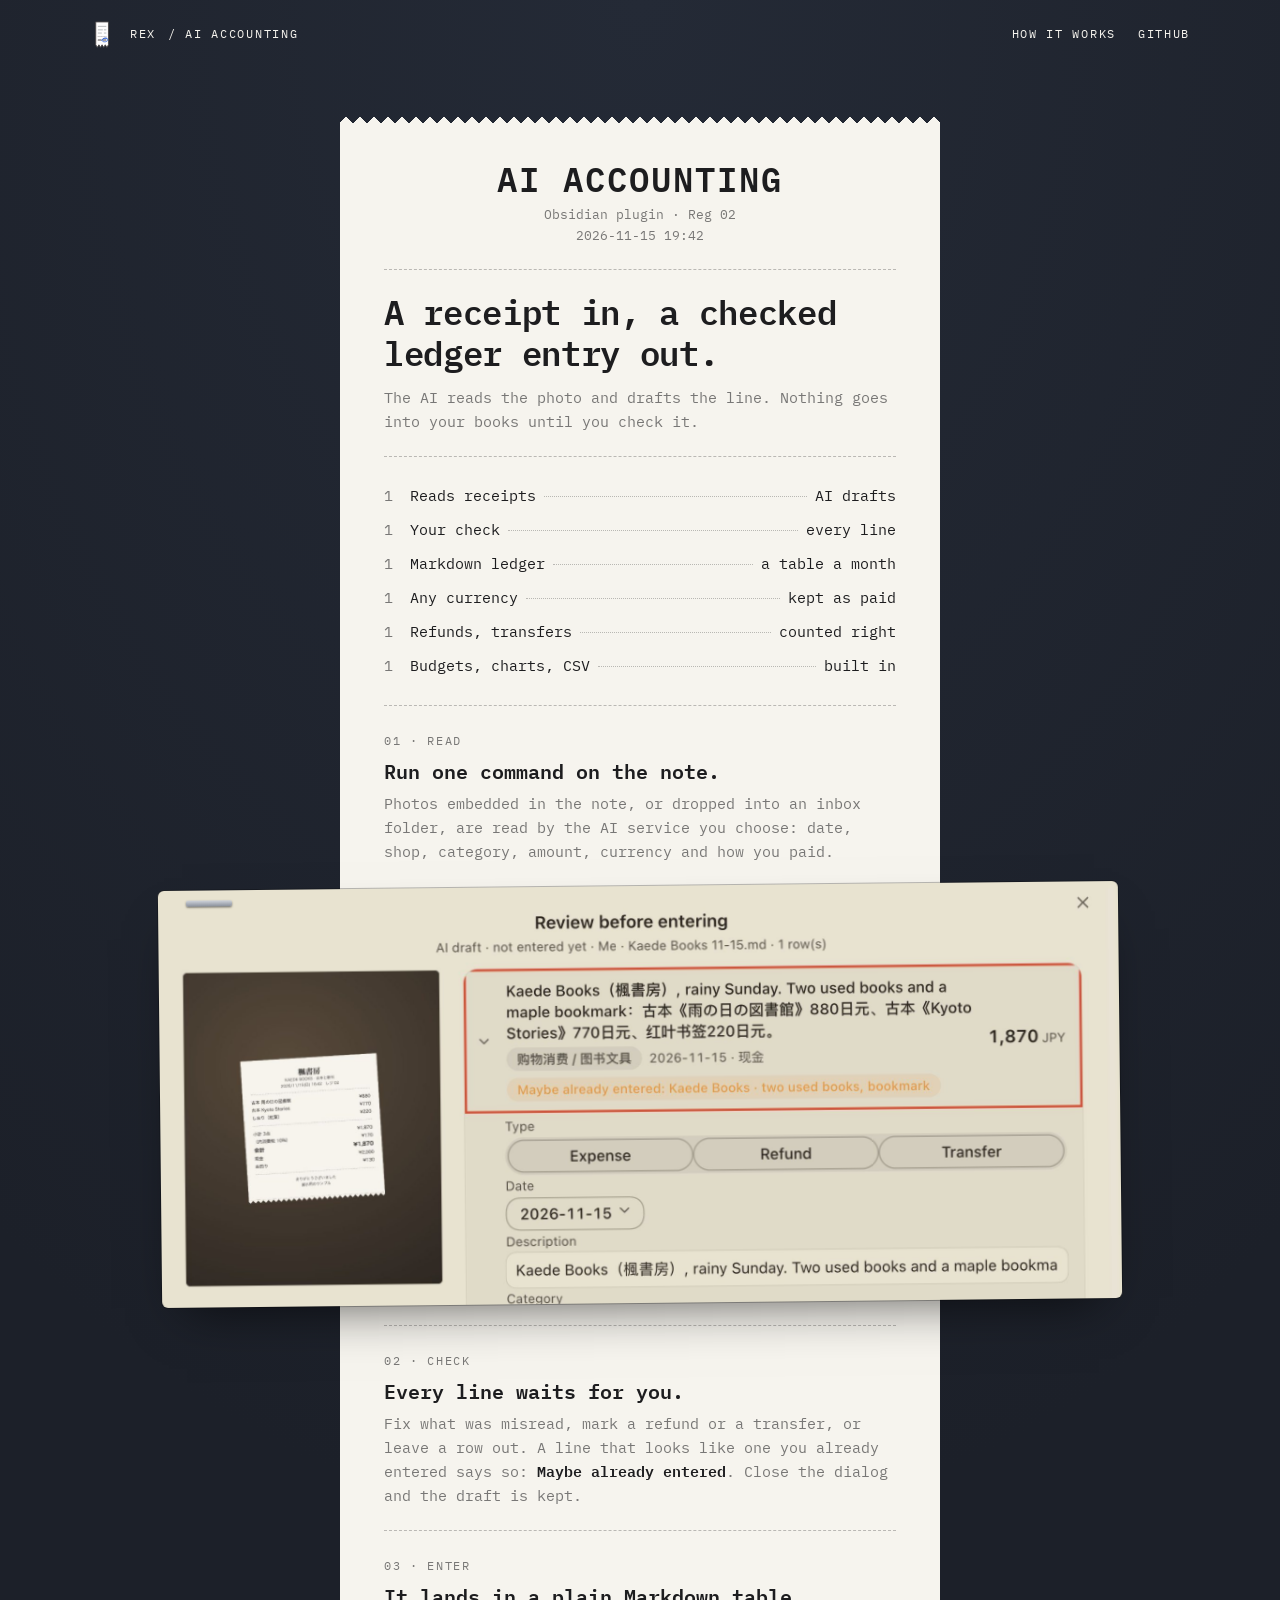
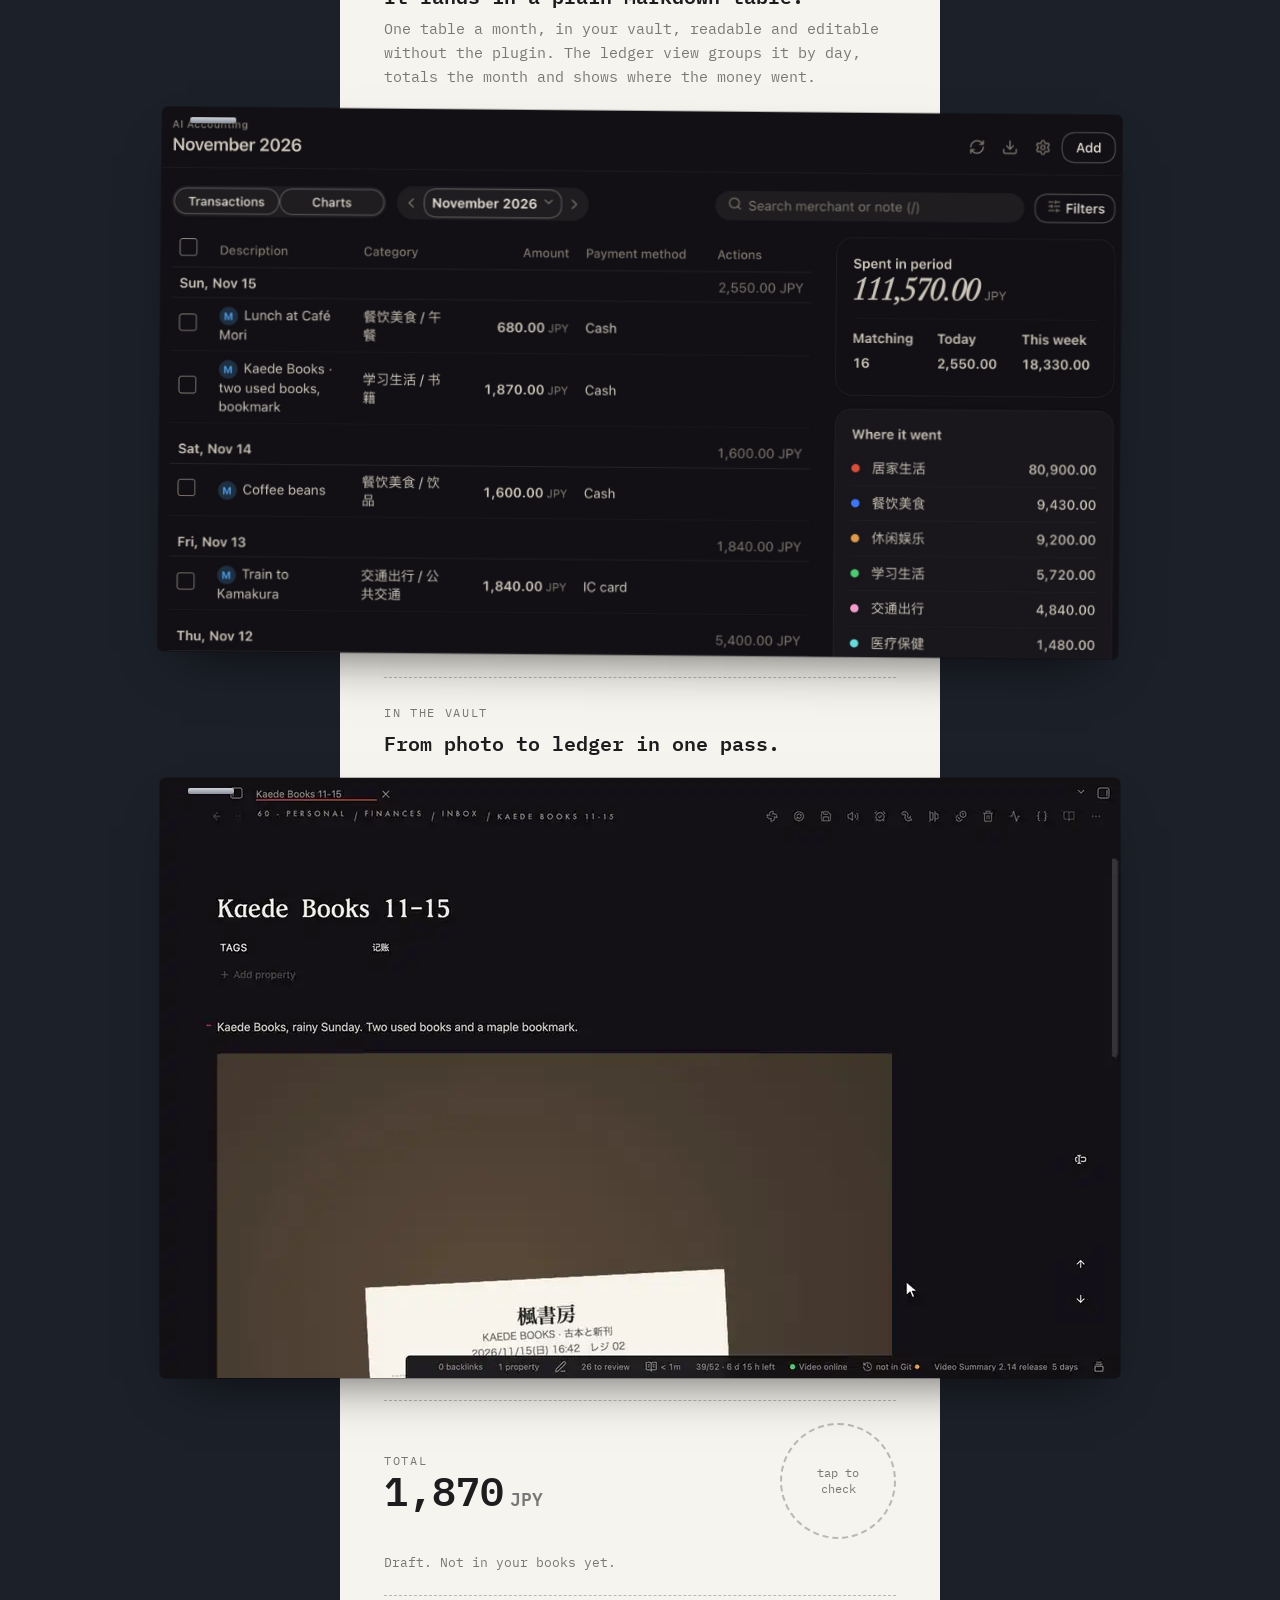
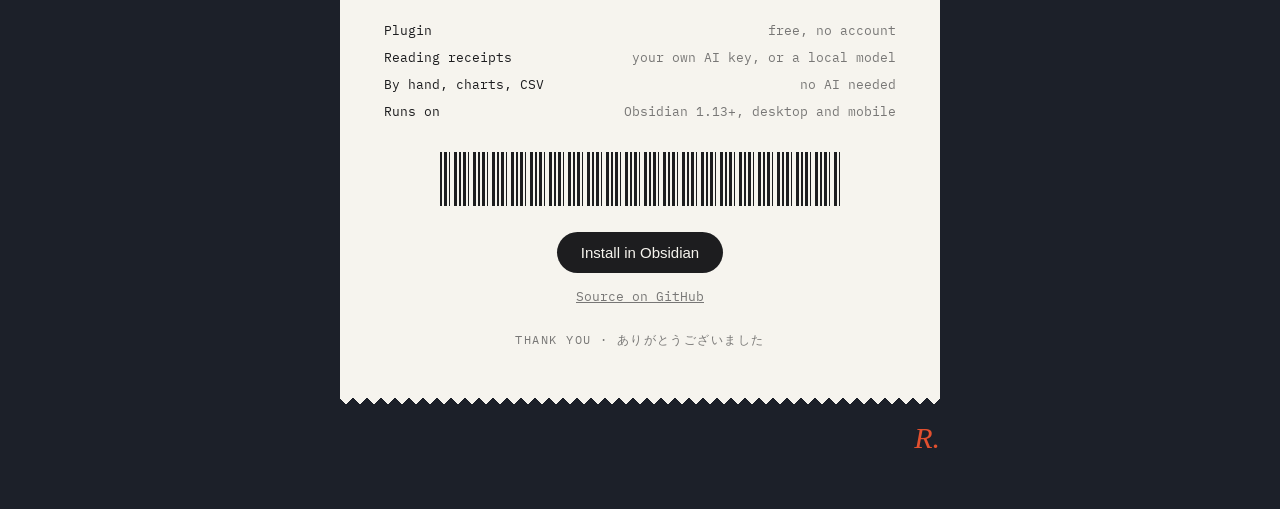
==== ai-accounting/index.html @ fa734794 "Add AI Accounting page" ====
<!doctype html>
<html lang="en">
<head>
<meta charset="utf-8">
<meta name="viewport" content="width=device-width, initial-scale=1">
<title>AI Accounting — Rex</title>
<meta name="description" content="AI Accounting for Obsidian: a receipt photo in, a checked ledger entry out. The AI drafts every line, you check it, then it goes into a plain Markdown ledger.">
<link rel="icon" href="../assets/x.svg">
<link rel="preconnect" href="https://fonts.googleapis.com">
<link rel="preconnect" href="https://fonts.gstatic.com" crossorigin>
<link rel="stylesheet" href="https://fonts.googleapis.com/css2?family=IBM+Plex+Mono:wght@400;600&display=swap">
<style>
:root{
  --desk:#1c2029; --desk2:#242a36; --paper:#f6f4ee; --ink:#1d1d1f; --fade:rgb(29 29 31/.58); --rule:rgb(29 29 31/.28);
  --stamp:#2f5fd0; --sig:#e2502f; --light:rgb(246 244 238/.62);
  --f-mono:"SF Mono","IBM Plex Mono",ui-monospace,Menlo,monospace;
  --f-ui:-apple-system,BlinkMacSystemFont,"Helvetica Neue","PingFang SC",sans-serif;
  --f-ja:"Hiragino Mincho ProN","Yu Mincho","Noto Serif JP",serif;
  --w:min(600px,calc(100vw - 32px)); --ease:cubic-bezier(.22,1,.36,1);
}
*{box-sizing:border-box}
html{background:var(--desk)}
body{margin:0;min-height:100vh;color:var(--ink);font:15px/1.6 var(--f-mono);-webkit-font-smoothing:antialiased;
  background:radial-gradient(120% 60% at 50% 0%,var(--desk2),var(--desk) 70%)}
a{color:inherit}
img{display:block;max-width:100%;height:auto}

.top{display:flex;align-items:center;gap:12px;width:min(1100px,calc(100vw - 32px));margin:0 auto;padding:20px 0;color:var(--paper);font:400 12px/1.4 var(--f-mono);letter-spacing:.14em;text-transform:uppercase}
.top img{width:28px;height:28px}
.top a{text-decoration:none}
.top nav{margin-left:auto;display:flex;gap:22px}

/* the receipt */
.receipt{position:relative;isolation:isolate;width:var(--w);margin:clamp(16px,4vw,48px) auto 0;padding:44px clamp(20px,5vw,44px) 56px}
/* the paper and its torn edges live on a layer behind, so stapled screenshots can stick out past it */
.receipt::before{content:"";position:absolute;inset:0;z-index:-1;background:var(--paper);filter:drop-shadow(0 30px 40px rgb(0 0 0/.45));
  -webkit-mask:conic-gradient(from 135deg at top,#0000,#000 1deg 89deg,#0000 90deg) top/14px 8px repeat-x,linear-gradient(#000 0 0) 0 8px/100% calc(100% - 16px) no-repeat,conic-gradient(from -45deg at bottom,#0000,#000 1deg 89deg,#0000 90deg) bottom/14px 8px repeat-x;
          mask:conic-gradient(from 135deg at top,#0000,#000 1deg 89deg,#0000 90deg) top/14px 8px repeat-x,linear-gradient(#000 0 0) 0 8px/100% calc(100% - 16px) no-repeat,conic-gradient(from -45deg at bottom,#0000,#000 1deg 89deg,#0000 90deg) bottom/14px 8px repeat-x}
.c{text-align:center}
.store{margin:0;font:600 clamp(26px,5vw,34px)/1.1 var(--f-mono);letter-spacing:.06em}
.meta{margin:8px 0 0;color:var(--fade);font-size:13px}
.dash{border:0;border-top:1.5px dashed var(--rule);margin:22px 0}
h1{margin:0;font:600 clamp(24px,4.6vw,34px)/1.2 var(--f-mono);letter-spacing:-.01em;text-wrap:balance}
.lede{margin:12px 0 0;color:var(--fade)}

.items{list-style:none;margin:0;padding:0}
.items li{display:flex;align-items:baseline;gap:8px;padding:5px 0}
.items .q{flex:none;width:2ch;color:var(--fade)}
.items .n{flex:none}
.items .dots{flex:1;min-width:16px;border-bottom:1.5px dotted var(--rule);transform:translateY(-4px)}
.items .p{flex:none;text-align:right}
.items small{display:block;color:var(--fade);font-size:12px;margin:2px 0 0 calc(2ch + 8px)}

.step{margin:0}
.step .k{font-size:12px;letter-spacing:.14em;color:var(--fade);text-transform:uppercase}
.step h2{margin:6px 0 8px;font:600 20px/1.3 var(--f-mono)}
.step p{margin:0;color:var(--fade)}
.step p b{color:var(--ink);font-weight:600}
/* screenshots are stapled on, wider than the receipt on big screens */
.slip{position:relative;width:min(960px,calc(100vw - 32px));margin:22px 0 4px 50%;transform:translateX(-50%) rotate(var(--r,-.6deg));
  border-radius:6px;overflow:hidden;background:#0d0d10;box-shadow:0 24px 50px -24px rgb(0 0 0/.65),0 0 0 1px rgb(0 0 0/.25)}
.slip::before{content:"";position:absolute;z-index:2;left:28px;top:10px;width:46px;height:6px;border-radius:2px;background:linear-gradient(#cfd3da,#8a909b);box-shadow:0 1px 2px rgb(0 0 0/.5)}
.slip.r{--r:.5deg}
.demo-slip{--r:0deg}

.total{display:flex;align-items:center;justify-content:space-between;gap:16px;flex-wrap:wrap}
.total .sum{font:600 clamp(28px,6vw,40px)/1 var(--f-mono)}
.total .sum small{font-size:.45em;color:var(--fade);margin-left:6px}
.check{all:unset;position:relative;cursor:pointer;display:grid;place-items:center;width:112px;height:112px;border-radius:50%;
  border:2px dashed var(--rule);color:var(--fade);font:400 12px/1.3 var(--f-mono);text-align:center;transition:border-color .2s}
.check:hover{border-color:var(--stamp);color:var(--stamp)}
.check:focus-visible{outline:2px solid var(--stamp);outline-offset:4px}
.seal{position:absolute;inset:-4px;display:grid;place-items:center;align-content:center;border:3px solid var(--stamp);border-radius:50%;color:var(--stamp);
  transform:rotate(-14deg);opacity:0;pointer-events:none;mix-blend-mode:multiply}
.seal b{font:700 44px/1 var(--f-ja)}
.seal span{font:600 10px/1.2 var(--f-mono);letter-spacing:.12em;margin-top:2px}
.check.on{border-color:transparent;color:transparent}
.check.on .seal{animation:stamp .32s var(--ease) forwards}
@keyframes stamp{0%{opacity:0;transform:rotate(-14deg) scale(1.6)}60%{opacity:1;transform:rotate(-14deg) scale(.94)}100%{opacity:.92;transform:rotate(-14deg) scale(1)}}
.note{margin:14px 0 0;color:var(--fade);font-size:13px;min-height:1.6em}

.facts{list-style:none;margin:0;padding:0;font-size:13px}
.facts li{display:flex;justify-content:space-between;gap:16px;padding:3px 0}
.facts li span:last-child{text-align:right;color:var(--fade)}

.bar{height:54px;margin:26px auto 8px;width:78%;background:repeating-linear-gradient(90deg,var(--ink) 0 2px,transparent 2px 4px,var(--ink) 4px 7px,transparent 7px 9px,var(--ink) 9px 10px,transparent 10px 14px,var(--ink) 14px 17px,transparent 17px 19px)}
.btn{display:inline-block;margin-top:18px;padding:13px 24px;border-radius:999px;background:var(--ink);color:var(--paper);text-decoration:none;font:500 15px/1 var(--f-ui);transition:transform .15s var(--ease)}
.btn:hover{transform:translateY(-1px)}
.btn:active{transform:translateY(1px)}
.src{display:inline-block;margin:14px 0 0 0;color:var(--fade);font-size:13px}
.thanks{margin:22px 0 0;color:var(--fade);font-size:12px;letter-spacing:.12em}

.foot{display:flex;justify-content:flex-end;width:var(--w);margin:18px auto 56px;color:var(--light);font-size:12px}
.sig{font:italic 400 30px/1 "Didot","Bodoni 72",Georgia,serif;color:var(--sig)}

@media (max-width:600px){
  .top nav a:first-child{display:none}
  .items{font-size:13px}
  .items li{gap:6px}
  .items .dots{min-width:8px}
  .slip{--r:0deg}
}
@media (prefers-reduced-motion:reduce){ .check.on .seal{animation:none;opacity:.92;transform:rotate(-14deg)} .btn{transition:none} }
</style>
</head>
<body>
<header class="top"><img src="../assets/icons/ai-accounting-dark.svg" alt=""><a href="../#ai-accounting">Rex</a><span>/ AI Accounting</span><nav><a href="#how">How it works</a><a href="https://github.com/Rexxall/obsidian-ai-accounting">GitHub</a></nav></header>

<main class="receipt">
  <div class="c">
    <p class="store">AI ACCOUNTING</p>
    <p class="meta">Obsidian plugin · Reg 02<br>2026-11-15 19:42</p>
  </div>
  <hr class="dash">
  <h1>A receipt in, a checked ledger entry out.</h1>
  <p class="lede">The AI reads the photo and drafts the line. Nothing goes into your books until you check it.</p>
  <hr class="dash">

  <ul class="items">
    <li><span class="q">1</span><span class="n">Reads receipts</span><span class="dots"></span><span class="p">AI drafts</span></li>
    <li><span class="q">1</span><span class="n">Your check</span><span class="dots"></span><span class="p">every line</span></li>
    <li><span class="q">1</span><span class="n">Markdown ledger</span><span class="dots"></span><span class="p">a table a month</span></li>
    <li><span class="q">1</span><span class="n">Any currency</span><span class="dots"></span><span class="p">kept as paid</span></li>
    <li><span class="q">1</span><span class="n">Refunds, transfers</span><span class="dots"></span><span class="p">counted right</span></li>
    <li><span class="q">1</span><span class="n">Budgets, charts, CSV</span><span class="dots"></span><span class="p">built in</span></li>
  </ul>
  <hr class="dash">

  <section class="step" id="how">
    <span class="k">01 · Read</span>
    <h2>Run one command on the note.</h2>
    <p>Photos embedded in the note, or dropped into an inbox folder, are read by the AI service you choose: date, shop, category, amount, currency and how you paid.</p>
    <div class="slip"><img src="f/review.jpg" alt="Review before entering: the Kaede Books receipt photo on the left; on the right one AI draft, two used books and a maple bookmark, 1,870 JPY, category 购物消费 / 图书文具, paid in cash, flagged Maybe already entered, with Expense, Refund and Transfer buttons below" width="2048" height="890" loading="lazy"></div>
  </section>
  <hr class="dash">

  <section class="step">
    <span class="k">02 · Check</span>
    <h2>Every line waits for you.</h2>
    <p>Fix what was misread, mark a refund or a transfer, or leave a row out. A line that looks like one you already entered says so: <b>Maybe already entered</b>. Close the dialog and the draft is kept.</p>
  </section>
  <hr class="dash">

  <section class="step">
    <span class="k">03 · Enter</span>
    <h2>It lands in a plain Markdown table.</h2>
    <p>One table a month, in your vault, readable and editable without the plugin. The ledger view groups it by day, totals the month and shows where the money went.</p>
    <div class="slip r"><img src="f/ledger.jpg" alt="Ledger for November 2026 grouped by day: Lunch at Café Mori 680 JPY, Kaede Books two used books and bookmark 1,870 JPY, Coffee beans 1,600 JPY, Train to Kamakura 1,840 JPY; beside it Spent in period 111,570 JPY and Where it went by category" width="2330" height="1320" loading="lazy"></div>
  </section>
  <hr class="dash">

  <section class="step">
    <span class="k">In the vault</span>
    <h2>From photo to ledger in one pass.</h2>
    <div class="slip demo-slip"><picture><source media="(prefers-reduced-motion: reduce)" srcset="f/ledger.jpg"><img src="demo.webp" alt="A note with a receipt photo: the AI drafts the line next to the receipt; after a check it is entered and appears in the month's ledger" width="960" height="600" loading="lazy"></picture></div>
  </section>
  <hr class="dash">

  <div class="total">
    <div><div class="k" style="font-size:12px;letter-spacing:.14em;color:var(--fade)">TOTAL</div><div class="sum">1,870<small>JPY</small></div></div>
    <button class="check" id="check" aria-pressed="false"><span>tap to<br>check</span><span class="seal" aria-hidden="true"><b>済</b><span>CHECKED</span></span></button>
  </div>
  <p class="note" id="note" aria-live="polite">Draft. Not in your books yet.</p>
  <hr class="dash">

  <ul class="facts">
    <li><span>Plugin</span><span>free, no account</span></li>
    <li><span>Reading receipts</span><span>your own AI key, or a local model</span></li>
    <li><span>By hand, charts, CSV</span><span>no AI needed</span></li>
    <li><span>Runs on</span><span>Obsidian 1.13+, desktop and mobile</span></li>
  </ul>

  <div class="bar" aria-hidden="true"></div>
  <div class="c">
    <a class="btn" href="https://community.obsidian.md/plugins/ai-accounting">Install in Obsidian</a><br>
    <a class="src" href="https://github.com/Rexxall/obsidian-ai-accounting">Source on GitHub</a>
    <p class="thanks">THANK YOU · ありがとうございました</p>
  </div>
</main>
<footer class="foot"><span class="sig">R.</span></footer>

<script>
(() => {
  const b = document.getElementById('check'), note = document.getElementById('note');
  b.addEventListener('click', () => {
    const on = !b.classList.contains('on');
    b.classList.toggle('on', on);
    b.setAttribute('aria-pressed', String(on));
    note.textContent = on ? 'Checked. Entered in the 2026-11 ledger.' : 'Draft. Not in your books yet.';
  });
})();
</script>
</body>
</html>
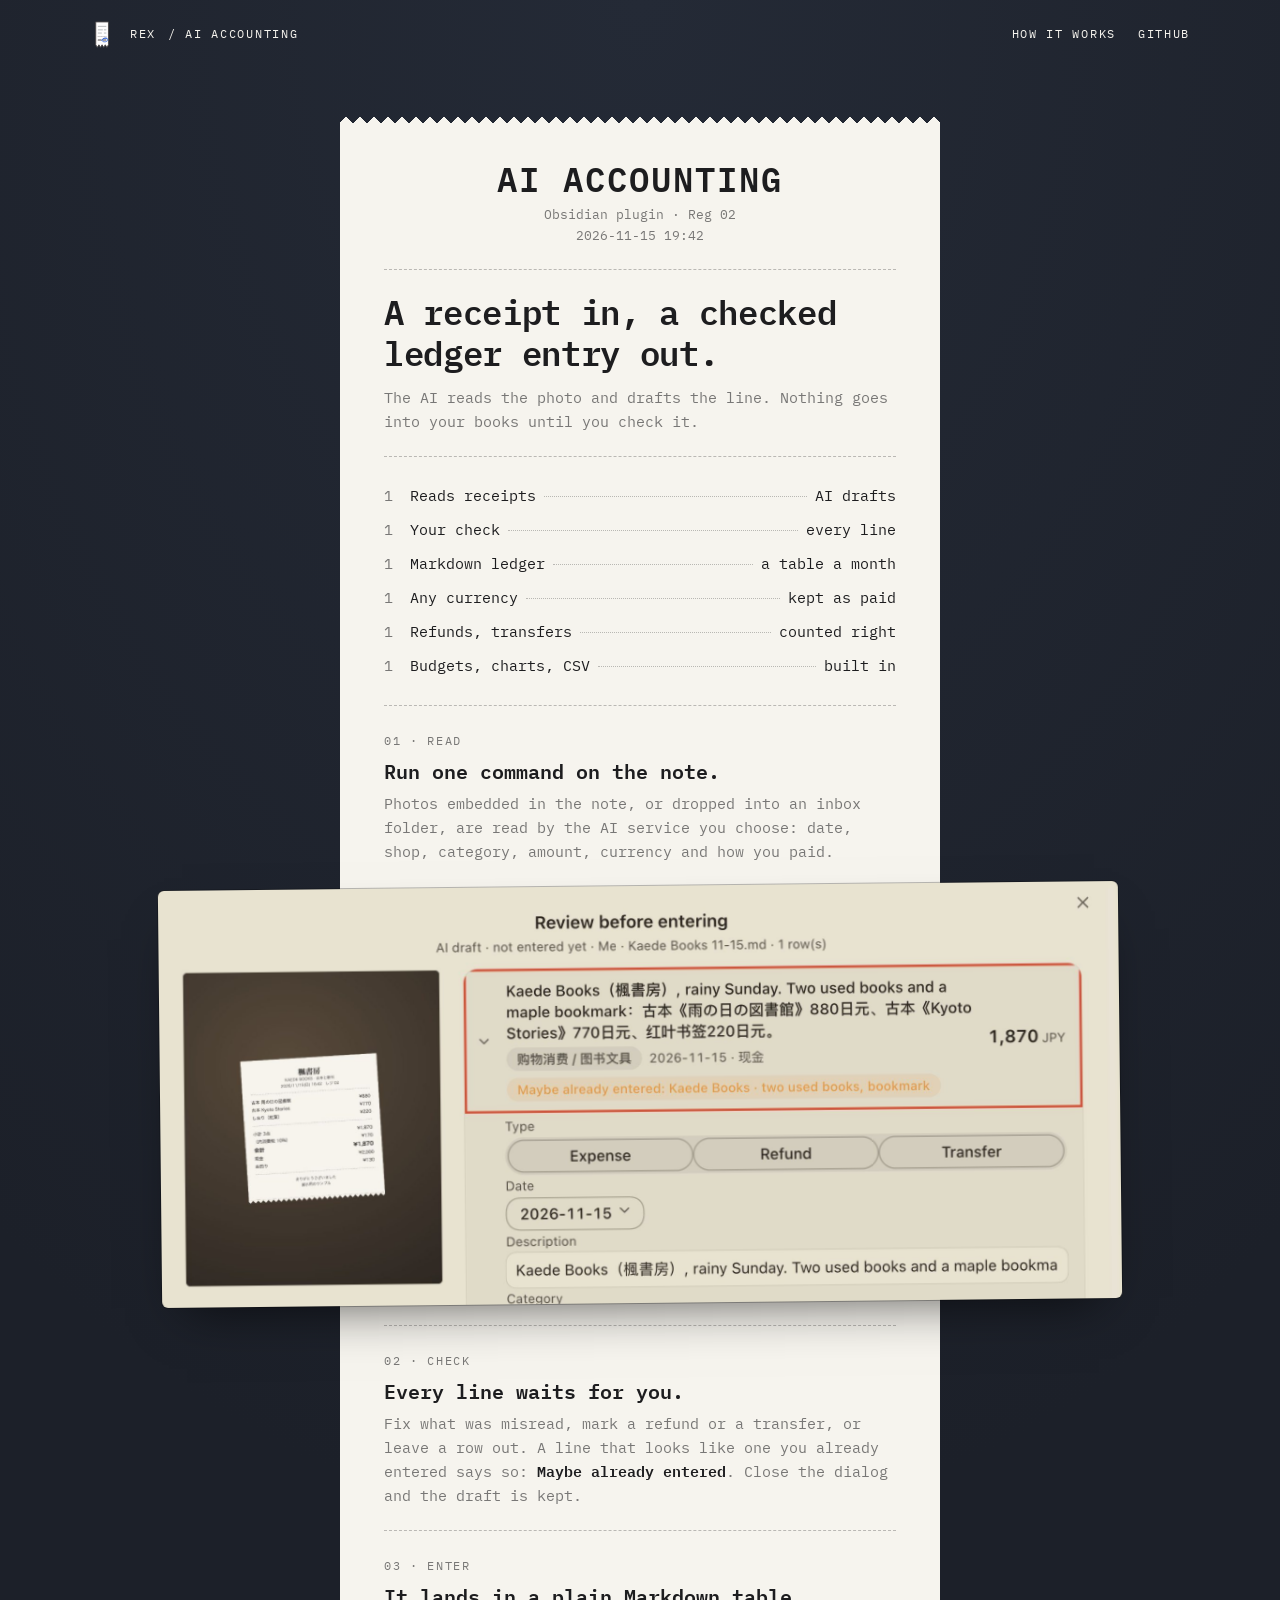
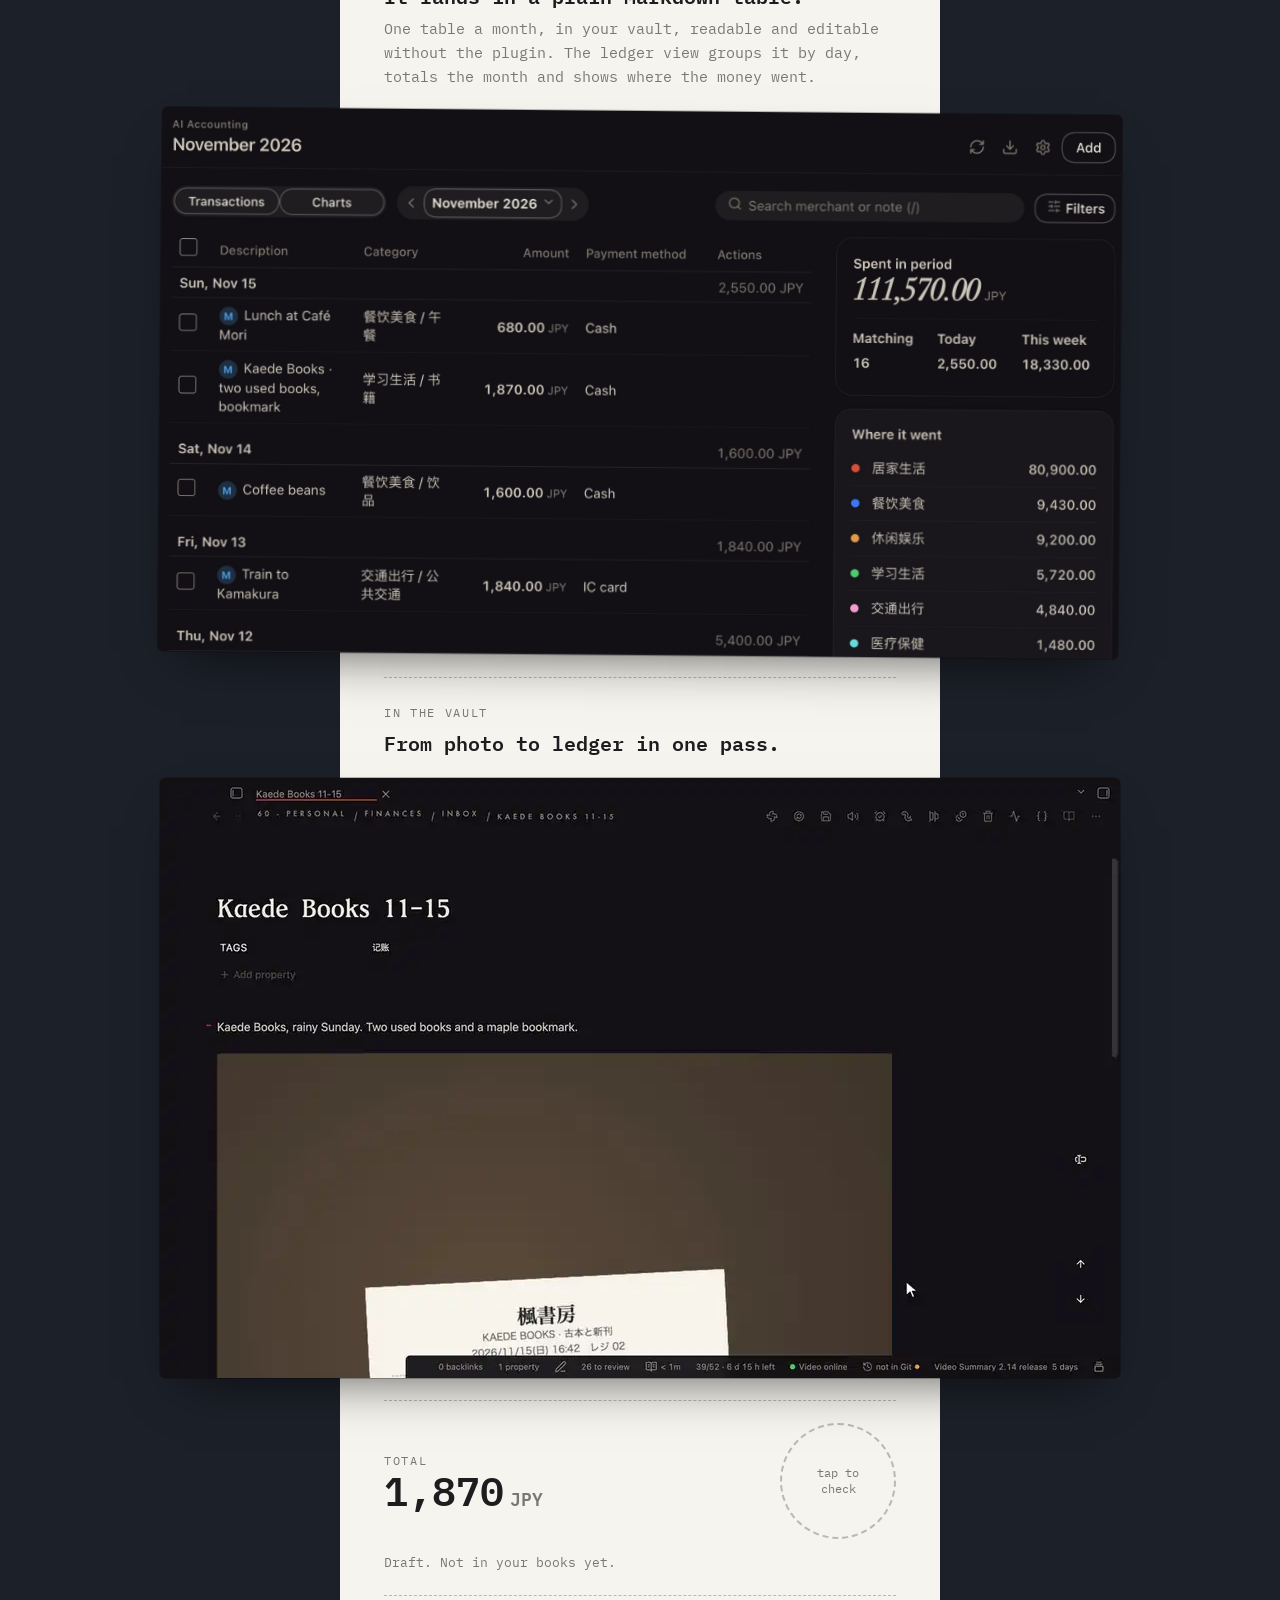
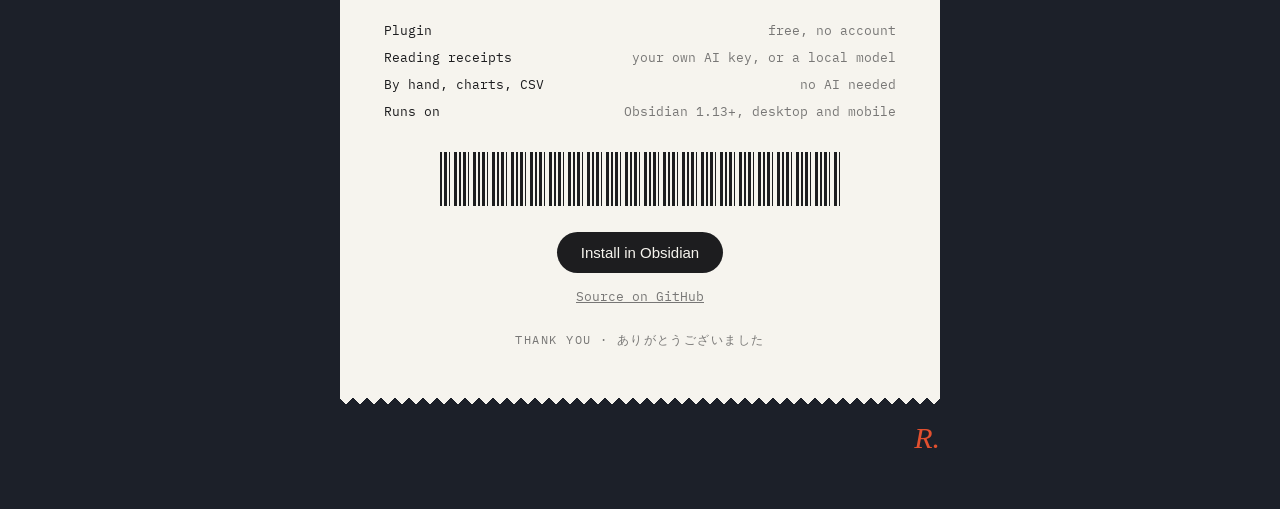
==== commit 9560a76e: "Remove staple mark on screenshots" ====
--- a/ai-accounting/index.html
+++ b/ai-accounting/index.html
@@ -59,7 +59,6 @@
 /* screenshots are stapled on, wider than the receipt on big screens */
 .slip{position:relative;width:min(960px,calc(100vw - 32px));margin:22px 0 4px 50%;transform:translateX(-50%) rotate(var(--r,-.6deg));
   border-radius:6px;overflow:hidden;background:#0d0d10;box-shadow:0 24px 50px -24px rgb(0 0 0/.65),0 0 0 1px rgb(0 0 0/.25)}
-.slip::before{content:"";position:absolute;z-index:2;left:28px;top:10px;width:46px;height:6px;border-radius:2px;background:linear-gradient(#cfd3da,#8a909b);box-shadow:0 1px 2px rgb(0 0 0/.5)}
 .slip.r{--r:.5deg}
 .demo-slip{--r:0deg}
 
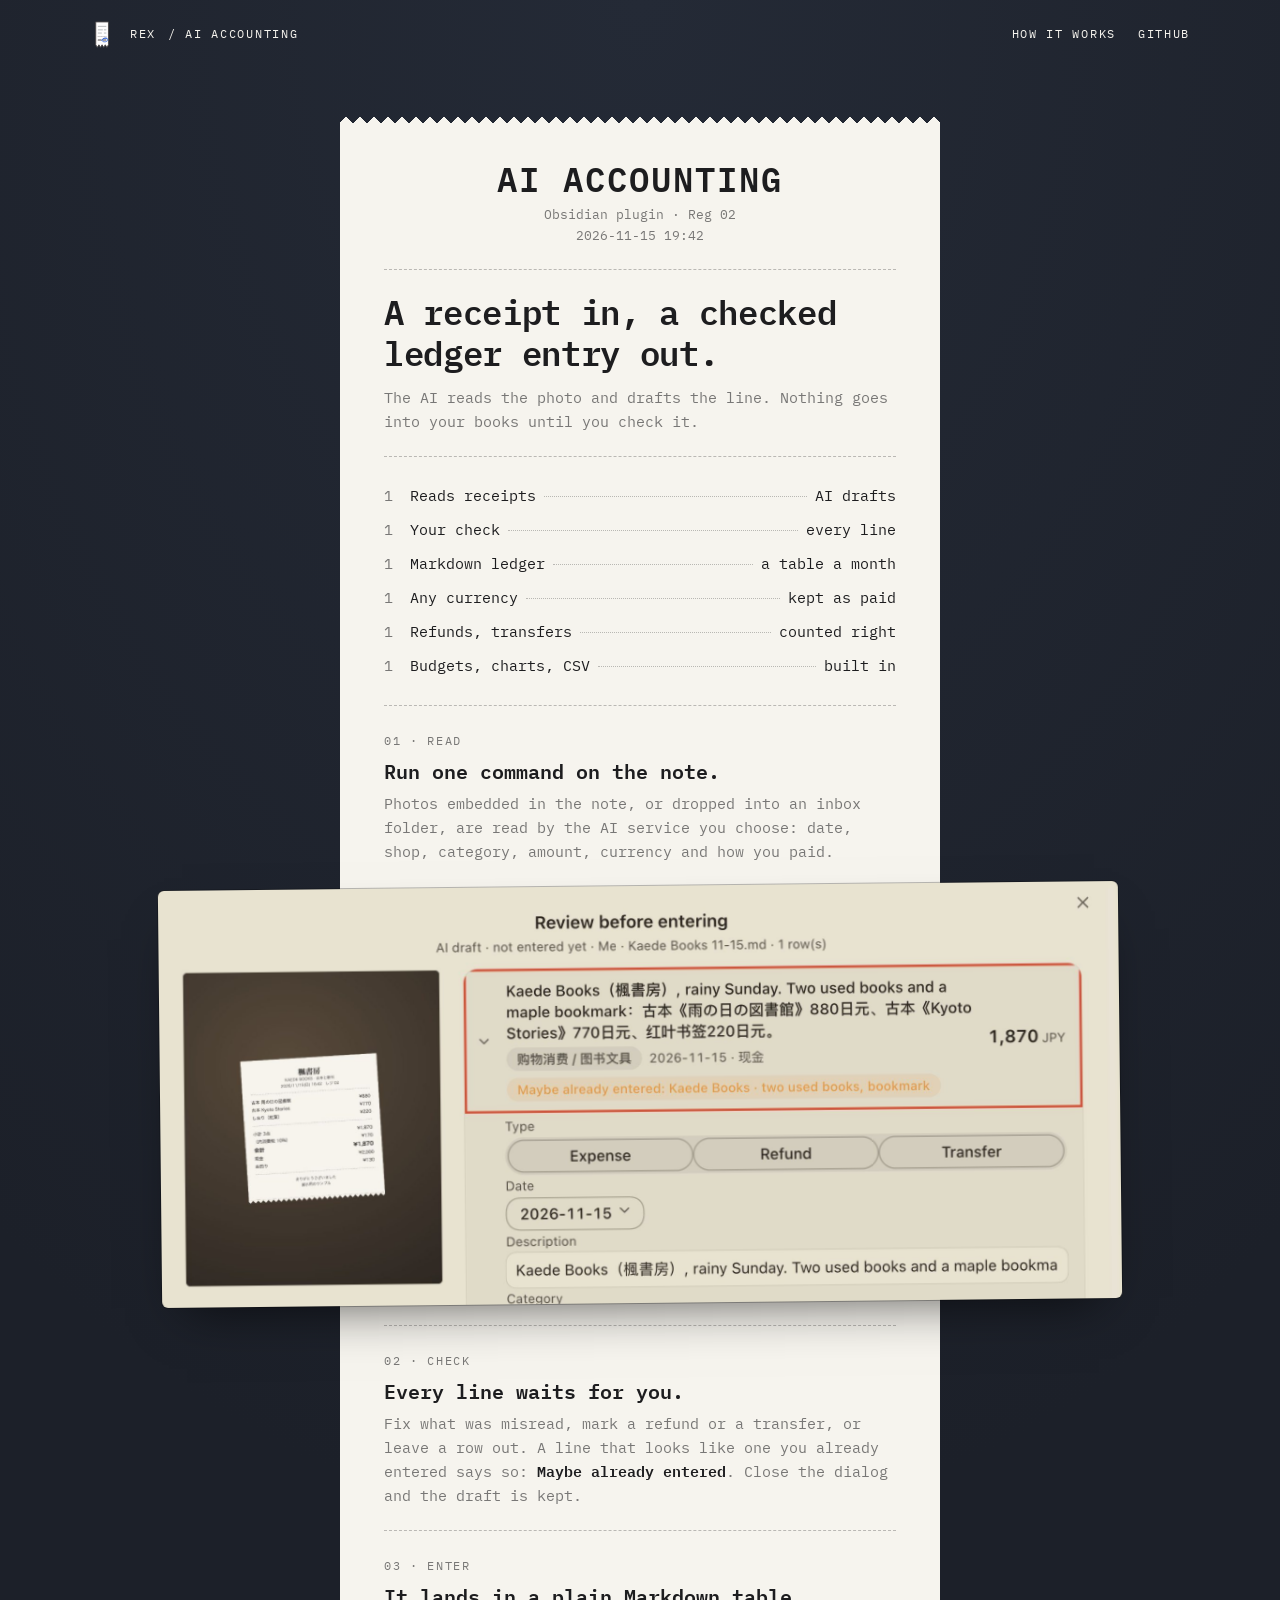
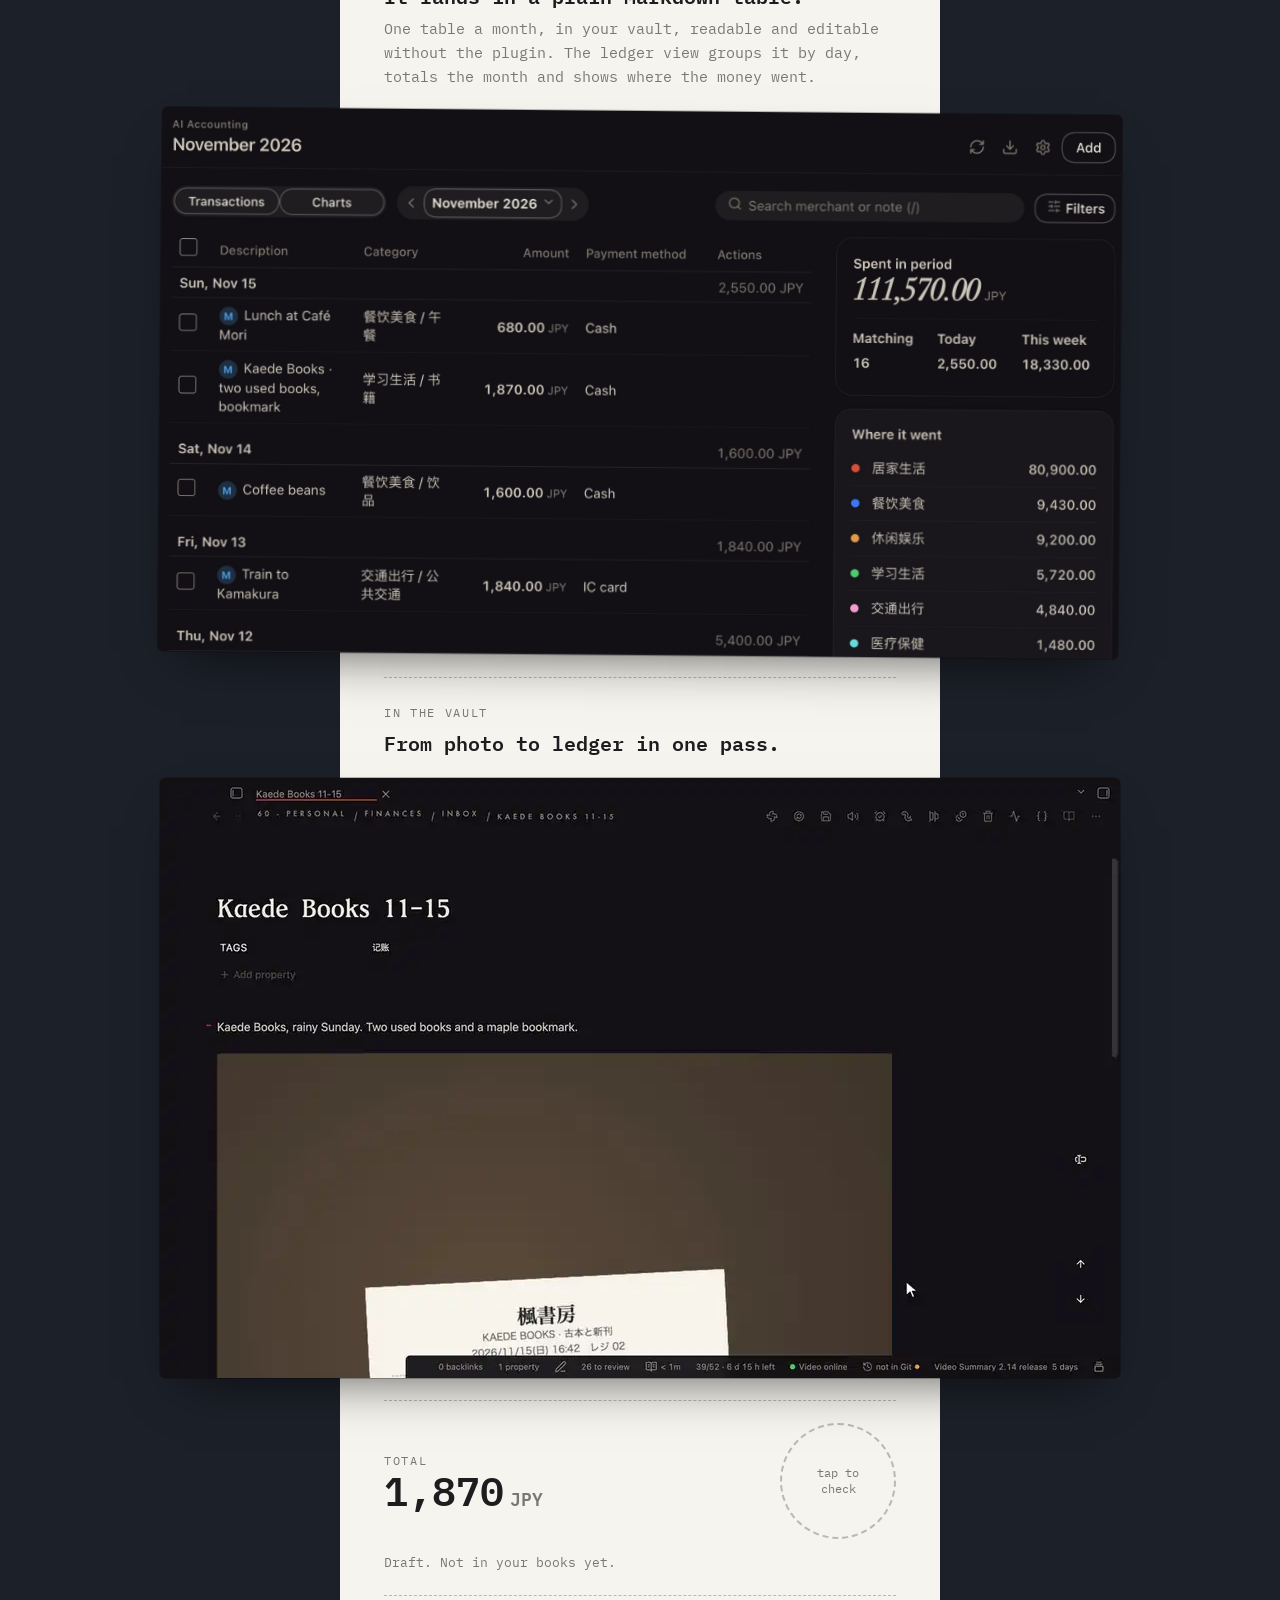
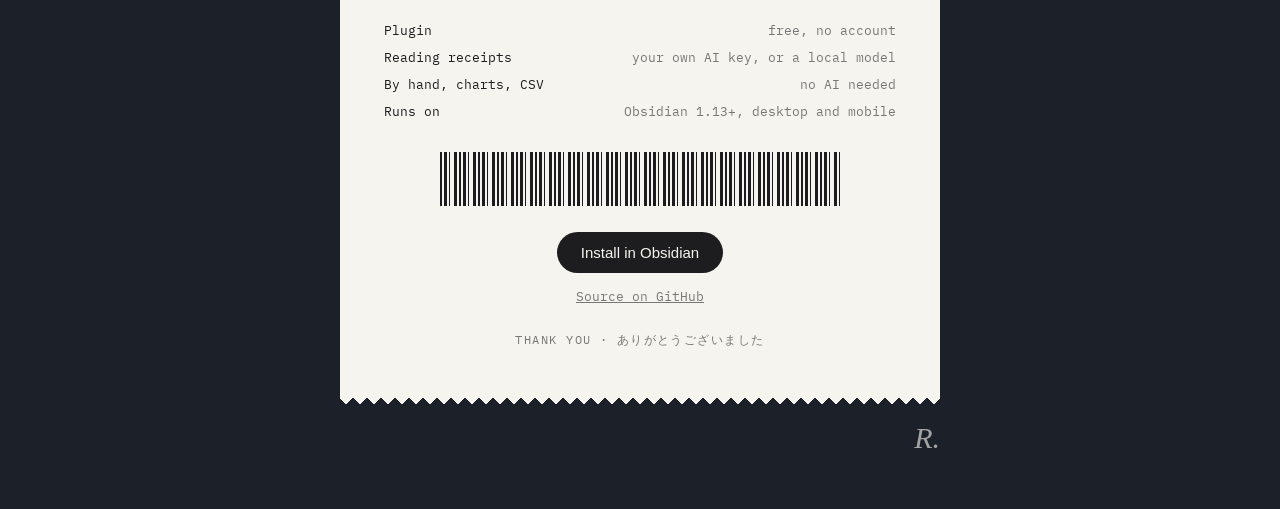
==== commit ae1235fb: "Fix poster sheets after a video sheet, and link plugin pages home" ====
--- a/ai-accounting/index.html
+++ b/ai-accounting/index.html
@@ -176,7 +176,7 @@
     <p class="thanks">THANK YOU · ありがとうございました</p>
   </div>
 </main>
-<footer class="foot"><span class="sig">R.</span></footer>
+<footer class="foot"><a class="sig" href="../" aria-label="More by Rex" style="text-decoration:none;color:inherit">R.</a></footer>
 
 <script>
 (() => {
@@ -189,5 +189,6 @@
   });
 })();
 </script>
+<script data-goatcounter="https://rexxall.goatcounter.com/count" async src="//gc.zgo.at/count.js"></script>
 </body>
 </html>
